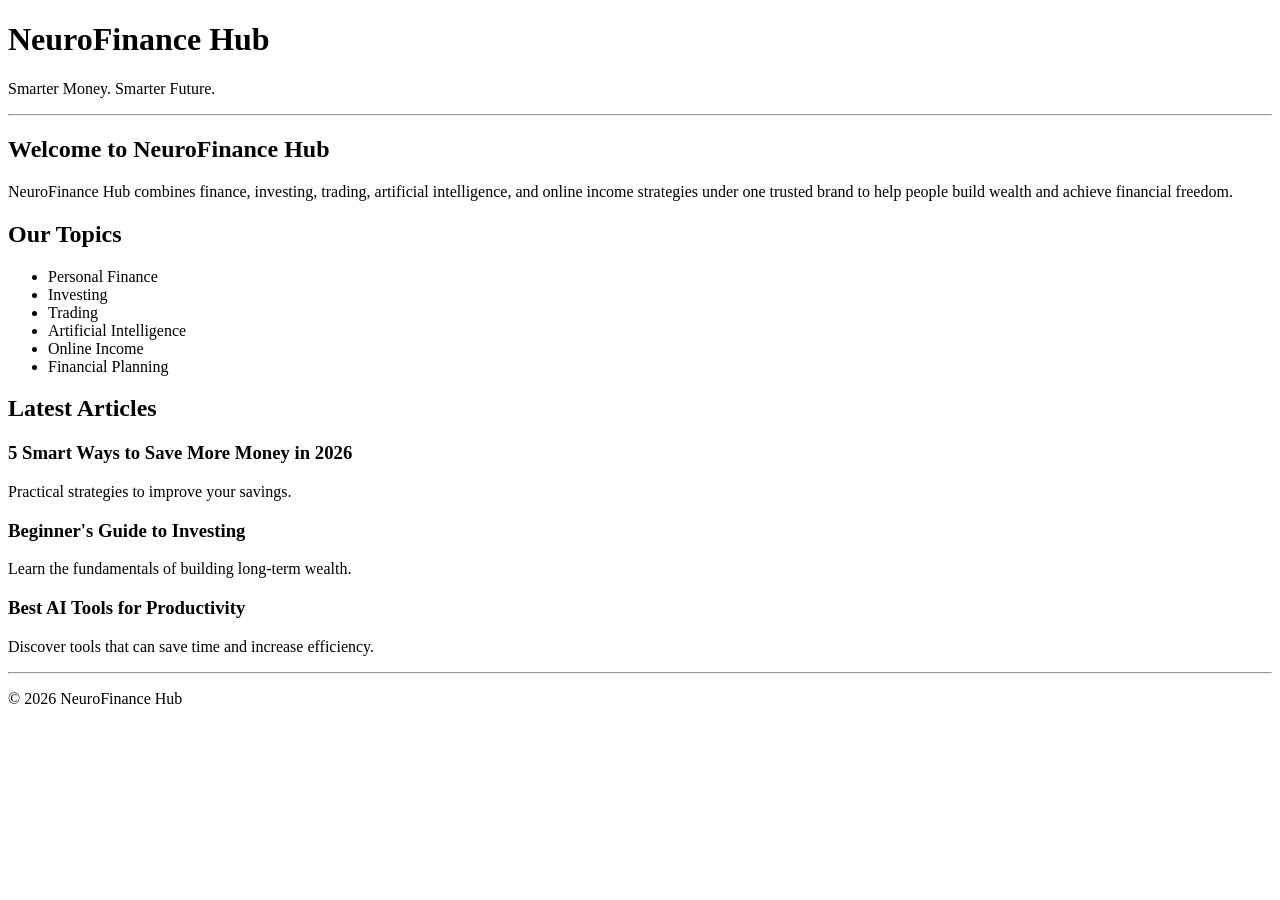
==== index.html @ 05d200bf "Create index.html" ====
<!DOCTYPE html>
<html lang="en">
<head>
    <meta charset="UTF-8">
    <meta name="viewport" content="width=device-width, initial-scale=1.0">
    <title>NeuroFinance Hub</title>
    <meta name="description" content="Finance, Investing, Trading, AI, and Online Income Strategies">
</head>
<body>

    <header>
        <h1>NeuroFinance Hub</h1>
        <p>Smarter Money. Smarter Future.</p>
    </header>

    <hr>

    <section>
        <h2>Welcome to NeuroFinance Hub</h2>
        <p>
            NeuroFinance Hub combines finance, investing, trading, artificial intelligence,
            and online income strategies under one trusted brand to help people build wealth
            and achieve financial freedom.
        </p>
    </section>

    <section>
        <h2>Our Topics</h2>
        <ul>
            <li>Personal Finance</li>
            <li>Investing</li>
            <li>Trading</li>
            <li>Artificial Intelligence</li>
            <li>Online Income</li>
            <li>Financial Planning</li>
        </ul>
    </section>

    <section>
        <h2>Latest Articles</h2>

        <article>
            <h3>5 Smart Ways to Save More Money in 2026</h3>
            <p>Practical strategies to improve your savings.</p>
        </article>

        <article>
            <h3>Beginner's Guide to Investing</h3>
            <p>Learn the fundamentals of building long-term wealth.</p>
        </article>

        <article>
            <h3>Best AI Tools for Productivity</h3>
            <p>Discover tools that can save time and increase efficiency.</p>
        </article>
    </section>

    <hr>

    <footer>
        <p>© 2026 NeuroFinance Hub</p>
    </footer>

</body>
</html>
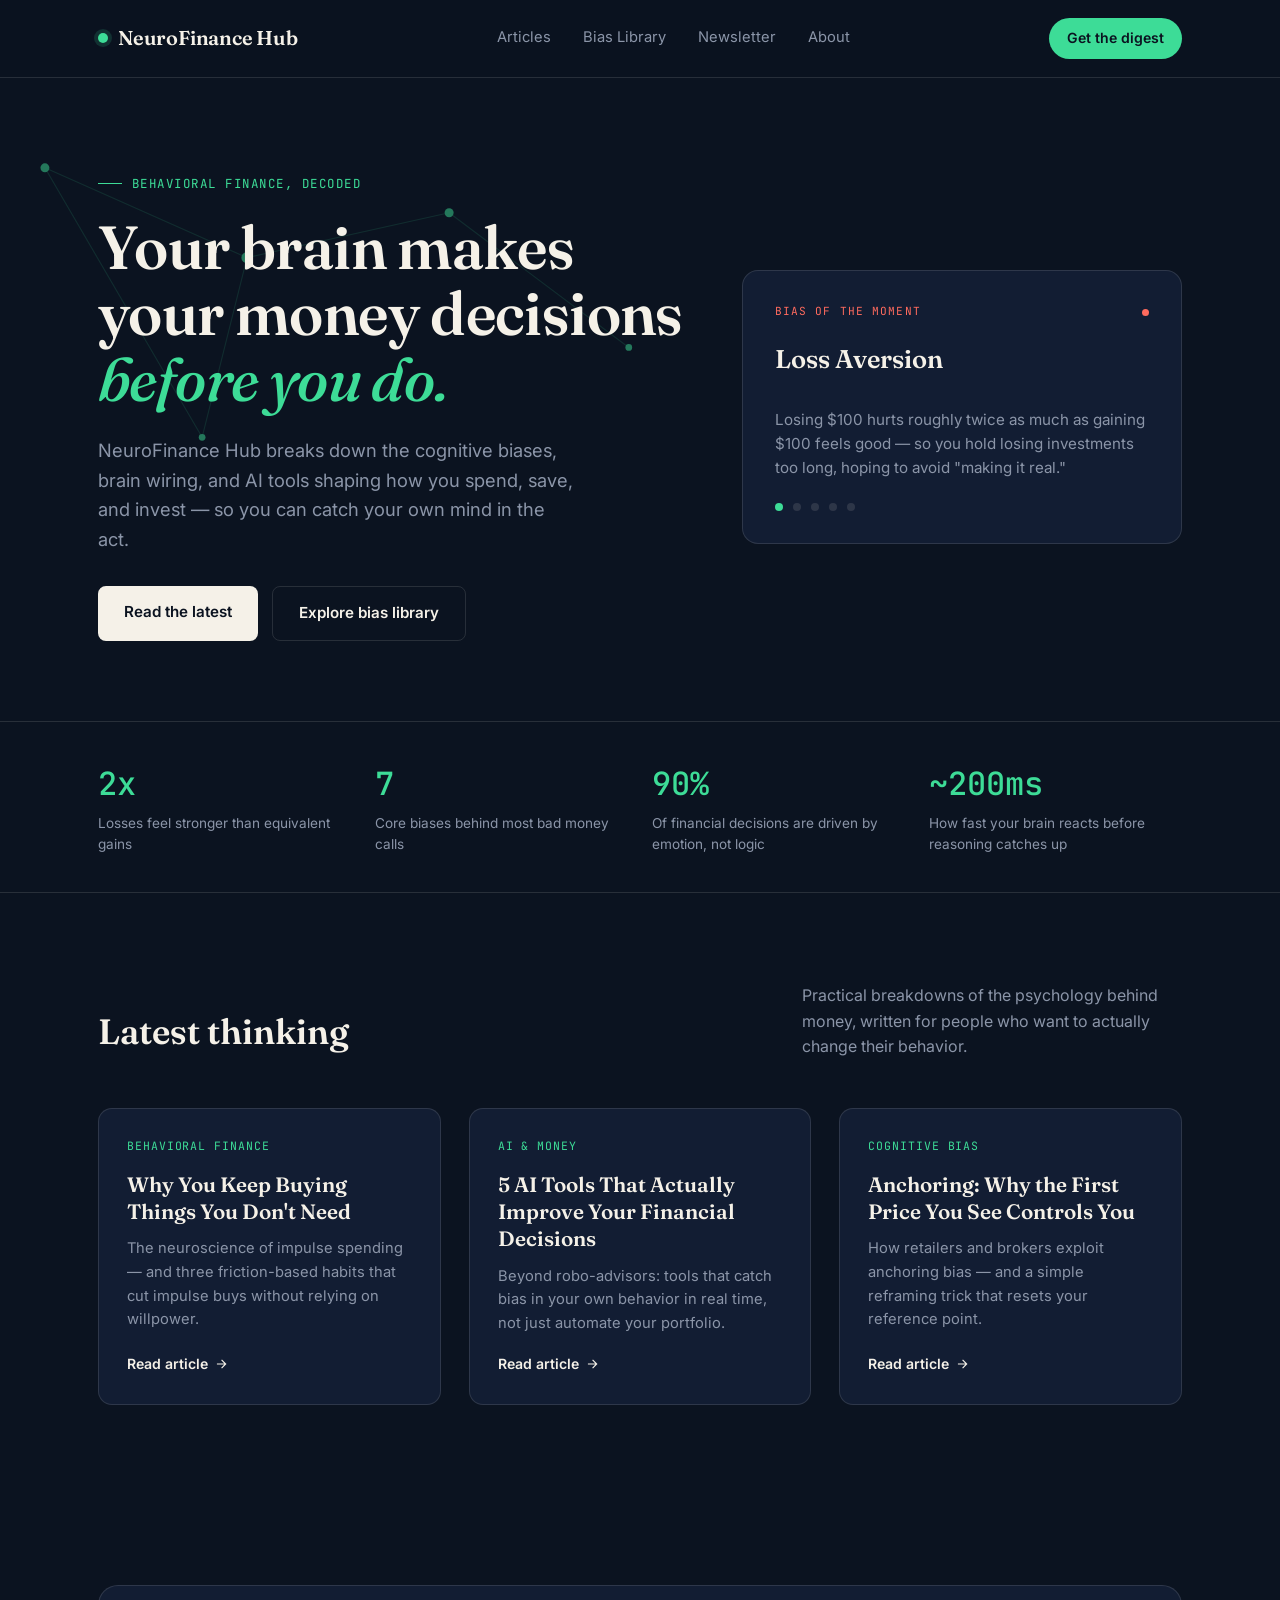
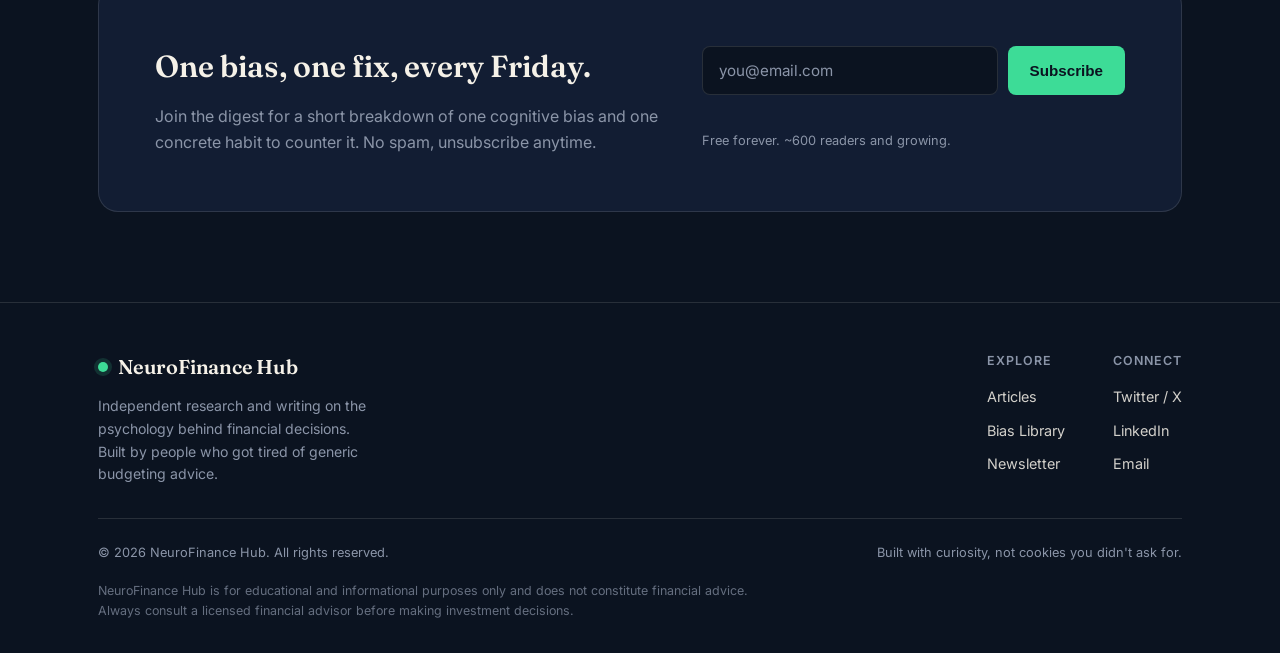
==== commit 06af09bb: "Create index.html" ====
--- a/index.html
+++ b/index.html
@@ -1,65 +1,579 @@
 <!DOCTYPE html>
 <html lang="en">
 <head>
-    <meta charset="UTF-8">
-    <meta name="viewport" content="width=device-width, initial-scale=1.0">
-    <title>NeuroFinance Hub</title>
-    <meta name="description" content="Finance, Investing, Trading, AI, and Online Income Strategies">
+<meta charset="UTF-8">
+<meta name="viewport" content="width=device-width, initial-scale=1.0">
+<title>NeuroFinance Hub — The Psychology Behind Your Money Decisions</title>
+<meta name="description" content="NeuroFinance Hub explores the cognitive biases, brain science, and behavioral patterns that drive your financial decisions — and how to outsmart them.">
+
+<!-- Open Graph -->
+<meta property="og:title" content="NeuroFinance Hub — The Psychology Behind Your Money Decisions">
+<meta property="og:description" content="Understand the brain science behind spending, saving, and investing.">
+<meta property="og:type" content="website">
+
+<link rel="icon" href="data:image/svg+xml,<svg xmlns=%22http://www.w3.org/2000/svg%22 viewBox=%220 0 100 100%22><circle cx=%2250%22 cy=%2250%22 r=%2245%22 fill=%22%230B1320%22/><circle cx=%2250%22 cy=%2250%22 r=%2218%22 fill=%22%233DDC97%22/></svg>">
+
+<link rel="preconnect" href="https://fonts.googleapis.com">
+<link rel="preconnect" href="https://fonts.gstatic.com" crossorigin>
+<link href="https://fonts.googleapis.com/css2?family=Fraunces:opsz,wght@9..144,400;9..144,500;9..144,600;9..144,700&family=Inter:wght@400;500;600&family=JetBrains+Mono:wght@400;500&display=swap" rel="stylesheet">
+
+<style>
+  :root{
+    --ink:#0B1320;
+    --ink-soft:#121d33;
+    --paper:#F5F1E8;
+    --signal:#3DDC97;
+    --alert:#FF6B5E;
+    --slate:#8B95A8;
+    --line: rgba(245,241,232,0.12);
+    --font-display:'Fraunces', serif;
+    --font-body:'Inter', sans-serif;
+    --font-mono:'JetBrains Mono', monospace;
+  }
+
+  *{ margin:0; padding:0; box-sizing:border-box; }
+  html{ scroll-behavior:smooth; }
+
+  body{
+    background:var(--ink);
+    color:var(--paper);
+    font-family:var(--font-body);
+    line-height:1.6;
+    overflow-x:hidden;
+  }
+
+  a{ color:inherit; text-decoration:none; }
+
+  .wrap{
+    max-width:1140px;
+    margin:0 auto;
+    padding:0 28px;
+  }
+
+  /* ---------- NAV ---------- */
+  header{
+    position:sticky; top:0; z-index:50;
+    background:rgba(11,19,32,0.85);
+    backdrop-filter: blur(10px);
+    border-bottom:1px solid var(--line);
+  }
+  nav{
+    display:flex; align-items:center; justify-content:space-between;
+    padding:18px 28px;
+    max-width:1140px;
+    margin:0 auto;
+  }
+  .logo{
+    font-family:var(--font-display);
+    font-weight:600;
+    font-size:1.25rem;
+    display:flex; align-items:center; gap:10px;
+    letter-spacing:-0.01em;
+  }
+  .logo .dot{
+    width:10px; height:10px; border-radius:50%;
+    background:var(--signal);
+    box-shadow:0 0 0 4px rgba(61,220,151,0.15);
+  }
+  .nav-links{ display:flex; gap:32px; font-size:0.92rem; color:var(--slate); }
+  .nav-links a{ transition:color .2s; }
+  .nav-links a:hover, .nav-links a:focus-visible{ color:var(--paper); }
+  .nav-cta{
+    background:var(--signal); color:var(--ink);
+    padding:9px 18px; border-radius:999px;
+    font-weight:600; font-size:0.88rem;
+    transition:transform .2s, box-shadow .2s;
+  }
+  .nav-cta:hover{ transform:translateY(-1px); box-shadow:0 6px 18px rgba(61,220,151,0.3); }
+  .menu-toggle{ display:none; background:none; border:none; color:var(--paper); font-size:1.5rem; cursor:pointer; }
+
+  /* ---------- HERO ---------- */
+  .hero{
+    position:relative;
+    padding:96px 0 80px;
+    overflow:hidden;
+  }
+  .synapse-bg{
+    position:absolute; inset:0;
+    opacity:0.5;
+    pointer-events:none;
+  }
+  .hero-grid{
+    display:grid;
+    grid-template-columns:1.15fr 0.85fr;
+    gap:48px;
+    align-items:center;
+    position:relative;
+    z-index:2;
+  }
+  .eyebrow{
+    font-family:var(--font-mono);
+    font-size:0.78rem;
+    color:var(--signal);
+    text-transform:uppercase;
+    letter-spacing:0.12em;
+    display:flex; align-items:center; gap:10px;
+    margin-bottom:22px;
+  }
+  .eyebrow::before{
+    content:''; width:24px; height:1px; background:var(--signal);
+  }
+  h1{
+    font-family:var(--font-display);
+    font-size:clamp(2.4rem, 5vw, 3.8rem);
+    font-weight:600;
+    line-height:1.08;
+    letter-spacing:-0.01em;
+    margin-bottom:24px;
+  }
+  h1 .accent{ color:var(--signal); font-style:italic; font-weight:500; }
+  .hero p.lede{
+    font-size:1.15rem;
+    color:var(--slate);
+    max-width:480px;
+    margin-bottom:32px;
+  }
+  .hero-ctas{ display:flex; gap:14px; flex-wrap:wrap; }
+  .btn-primary{
+    background:var(--paper); color:var(--ink);
+    padding:14px 26px; border-radius:8px;
+    font-weight:600; font-size:0.95rem;
+    transition:transform .2s, box-shadow .2s;
+    display:inline-block;
+  }
+  .btn-primary:hover{ transform:translateY(-2px); box-shadow:0 10px 24px rgba(245,241,232,0.15); }
+  .btn-ghost{
+    border:1px solid var(--line); color:var(--paper);
+    padding:14px 26px; border-radius:8px;
+    font-weight:600; font-size:0.95rem;
+    transition:border-color .2s, background .2s;
+    display:inline-block;
+  }
+  .btn-ghost:hover{ border-color:var(--signal); background:rgba(61,220,151,0.06); }
+
+  /* ---------- BIAS CARD (signature element) ---------- */
+  .bias-card{
+    background:var(--ink-soft);
+    border:1px solid var(--line);
+    border-radius:16px;
+    padding:32px;
+    position:relative;
+    z-index:2;
+  }
+  .bias-card-label{
+    font-family:var(--font-mono);
+    font-size:0.7rem;
+    color:var(--alert);
+    text-transform:uppercase;
+    letter-spacing:0.1em;
+    display:flex; justify-content:space-between; align-items:center;
+    margin-bottom:18px;
+  }
+  .pulse{
+    width:7px; height:7px; border-radius:50%; background:var(--alert);
+    box-shadow:0 0 0 0 rgba(255,107,94,0.5);
+    animation:pulse 2s infinite;
+  }
+  @keyframes pulse{
+    0%{ box-shadow:0 0 0 0 rgba(255,107,94,0.5); }
+    70%{ box-shadow:0 0 0 8px rgba(255,107,94,0); }
+    100%{ box-shadow:0 0 0 0 rgba(255,107,94,0); }
+  }
+  .bias-name{
+    font-family:var(--font-display);
+    font-size:1.6rem;
+    font-weight:600;
+    margin-bottom:12px;
+    min-height:2.2em;
+  }
+  .bias-desc{
+    color:var(--slate);
+    font-size:0.95rem;
+    min-height:4.6em;
+  }
+  .bias-nav{
+    display:flex; gap:10px; margin-top:22px;
+  }
+  .bias-dot{
+    width:8px; height:8px; border-radius:50%;
+    background:var(--line); border:none; cursor:pointer;
+    transition:background .2s;
+  }
+  .bias-dot.active{ background:var(--signal); }
+
+  /* ---------- STATS STRIP ---------- */
+  .stats{
+    border-top:1px solid var(--line);
+    border-bottom:1px solid var(--line);
+    padding:36px 0;
+  }
+  .stats-row{
+    display:flex; justify-content:space-between; flex-wrap:wrap; gap:24px;
+  }
+  .stat{ flex:1; min-width:150px; }
+  .stat-num{
+    font-family:var(--font-mono);
+    font-size:2rem; font-weight:500;
+    color:var(--signal);
+  }
+  .stat-label{ color:var(--slate); font-size:0.85rem; margin-top:4px; }
+
+  /* ---------- ARTICLES ---------- */
+  section{ padding:90px 0; }
+  .section-head{
+    display:flex; justify-content:space-between; align-items:flex-end;
+    margin-bottom:48px; flex-wrap:wrap; gap:16px;
+  }
+  .section-head h2{
+    font-family:var(--font-display);
+    font-size:2.2rem; font-weight:600;
+  }
+  .section-head p{ color:var(--slate); max-width:380px; }
+
+  .article-grid{
+    display:grid;
+    grid-template-columns:repeat(3, 1fr);
+    gap:28px;
+  }
+  .card{
+    background:var(--ink-soft);
+    border:1px solid var(--line);
+    border-radius:14px;
+    padding:28px;
+    display:flex; flex-direction:column;
+    transition:transform .25s, border-color .25s;
+  }
+  .card:hover{ transform:translateY(-4px); border-color:rgba(61,220,151,0.4); }
+  .card-tag{
+    font-family:var(--font-mono);
+    font-size:0.72rem;
+    color:var(--signal);
+    text-transform:uppercase;
+    letter-spacing:0.08em;
+    margin-bottom:16px;
+  }
+  .card h3{
+    font-family:var(--font-display);
+    font-size:1.3rem; font-weight:600;
+    margin-bottom:12px;
+    line-height:1.3;
+  }
+  .card p{ color:var(--slate); font-size:0.92rem; flex-grow:1; margin-bottom:18px; }
+  .card-link{
+    font-size:0.88rem; font-weight:600; color:var(--paper);
+    display:flex; align-items:center; gap:6px;
+  }
+  .card-link svg{ transition:transform .2s; }
+  .card:hover .card-link svg{ transform:translateX(3px); }
+
+  /* ---------- NEWSLETTER ---------- */
+  .newsletter{
+    background:var(--ink-soft);
+    border:1px solid var(--line);
+    border-radius:20px;
+    padding:56px;
+    display:grid;
+    grid-template-columns:1.2fr 1fr;
+    gap:40px;
+    align-items:center;
+  }
+  .newsletter h2{
+    font-family:var(--font-display);
+    font-size:1.9rem; font-weight:600;
+    margin-bottom:14px;
+  }
+  .newsletter p{ color:var(--slate); }
+  .newsletter form{ display:flex; gap:10px; flex-wrap:wrap; }
+  .newsletter input{
+    flex:1; min-width:180px;
+    background:var(--ink); border:1px solid var(--line);
+    border-radius:8px; padding:14px 16px;
+    color:var(--paper); font-family:var(--font-body); font-size:0.95rem;
+  }
+  .newsletter input::placeholder{ color:var(--slate); }
+  .newsletter input:focus-visible{ outline:2px solid var(--signal); outline-offset:2px; }
+  .newsletter button{
+    background:var(--signal); color:var(--ink);
+    border:none; border-radius:8px;
+    padding:14px 22px; font-weight:600; font-size:0.95rem;
+    cursor:pointer; transition:transform .2s;
+  }
+  .newsletter button:hover{ transform:translateY(-2px); }
+  .newsletter-note{ font-size:0.8rem; color:var(--slate); margin-top:10px; }
+  .form-status{ font-size:0.85rem; margin-top:10px; min-height:1.2em; }
+
+  /* ---------- FOOTER ---------- */
+  footer{
+    border-top:1px solid var(--line);
+    padding:48px 0 32px;
+  }
+  .footer-grid{
+    display:flex; justify-content:space-between; flex-wrap:wrap; gap:32px;
+    margin-bottom:32px;
+  }
+  .footer-brand .logo{ margin-bottom:12px; }
+  .footer-brand p{ color:var(--slate); font-size:0.88rem; max-width:280px; }
+  .footer-links{ display:flex; gap:48px; }
+  .footer-col h4{
+    font-size:0.78rem; text-transform:uppercase; letter-spacing:0.08em;
+    color:var(--slate); margin-bottom:14px; font-weight:600;
+  }
+  .footer-col a{
+    display:block; color:var(--paper); font-size:0.9rem;
+    margin-bottom:10px; opacity:0.85; transition:opacity .2s;
+  }
+  .footer-col a:hover{ opacity:1; color:var(--signal); }
+  .footer-bottom{
+    display:flex; justify-content:space-between; align-items:center;
+    padding-top:24px; border-top:1px solid var(--line);
+    flex-wrap:wrap; gap:12px;
+  }
+  .footer-bottom p{ font-size:0.8rem; color:var(--slate); }
+  .disclaimer{
+    font-size:0.78rem; color:var(--slate); max-width:680px; margin-top:18px; opacity:0.7;
+  }
+
+  /* ---------- RESPONSIVE ---------- */
+  @media (max-width: 860px){
+    .nav-links{ display:none; }
+    .hero-grid{ grid-template-columns:1fr; }
+    .article-grid{ grid-template-columns:1fr; }
+    .newsletter{ grid-template-columns:1fr; padding:36px; }
+    .stats-row{ justify-content:flex-start; }
+    .footer-grid{ flex-direction:column; }
+    .footer-links{ gap:32px; }
+  }
+
+  @media (prefers-reduced-motion: reduce){
+    *{ animation:none !important; transition:none !important; }
+  }
+</style>
 </head>
 <body>
 
-    <header>
-        <h1>NeuroFinance Hub</h1>
-        <p>Smarter Money. Smarter Future.</p>
-    </header>
-
-    <hr>
-
-    <section>
-        <h2>Welcome to NeuroFinance Hub</h2>
-        <p>
-            NeuroFinance Hub combines finance, investing, trading, artificial intelligence,
-            and online income strategies under one trusted brand to help people build wealth
-            and achieve financial freedom.
-        </p>
-    </section>
-
-    <section>
-        <h2>Our Topics</h2>
-        <ul>
-            <li>Personal Finance</li>
-            <li>Investing</li>
-            <li>Trading</li>
-            <li>Artificial Intelligence</li>
-            <li>Online Income</li>
-            <li>Financial Planning</li>
-        </ul>
-    </section>
-
-    <section>
-        <h2>Latest Articles</h2>
-
-        <article>
-            <h3>5 Smart Ways to Save More Money in 2026</h3>
-            <p>Practical strategies to improve your savings.</p>
+<header>
+  <nav>
+    <div class="logo"><span class="dot"></span>NeuroFinance Hub</div>
+    <div class="nav-links">
+      <a href="#articles">Articles</a>
+      <a href="#biases">Bias Library</a>
+      <a href="#newsletter">Newsletter</a>
+      <a href="#about">About</a>
+    </div>
+    <a href="#newsletter" class="nav-cta">Get the digest</a>
+  </nav>
+</header>
+
+<main>
+  <!-- HERO -->
+  <section class="hero">
+    <svg class="synapse-bg" viewBox="0 0 1140 500" xmlns="http://www.w3.org/2000/svg" aria-hidden="true">
+      <g stroke="#3DDC97" stroke-width="1" opacity="0.25">
+        <line x1="40" y1="80" x2="220" y2="160"/>
+        <line x1="220" y1="160" x2="180" y2="320"/>
+        <line x1="220" y1="160" x2="400" y2="120"/>
+        <line x1="400" y1="120" x2="560" y2="240"/>
+        <line x1="40" y1="80" x2="180" y2="320"/>
+      </g>
+      <g fill="#3DDC97">
+        <circle cx="40" cy="80" r="4"/>
+        <circle cx="220" cy="160" r="5"/>
+        <circle cx="180" cy="320" r="3"/>
+        <circle cx="400" cy="120" r="4"/>
+        <circle cx="560" cy="240" r="3"/>
+      </g>
+    </svg>
+
+    <div class="wrap hero-grid">
+      <div>
+        <div class="eyebrow">Behavioral finance, decoded</div>
+        <h1>Your brain makes<br>your money decisions<br><span class="accent">before you do.</span></h1>
+        <p class="lede">NeuroFinance Hub breaks down the cognitive biases, brain wiring, and AI tools shaping how you spend, save, and invest — so you can catch your own mind in the act.</p>
+        <div class="hero-ctas">
+          <a href="#articles" class="btn-primary">Read the latest</a>
+          <a href="#biases" class="btn-ghost">Explore bias library</a>
+        </div>
+      </div>
+
+      <div class="bias-card" id="biasCard">
+        <div class="bias-card-label"><span>Bias of the moment</span><span class="pulse"></span></div>
+        <div class="bias-name" id="biasName">Loss Aversion</div>
+        <p class="bias-desc" id="biasDesc">Losing $100 hurts roughly twice as much as gaining $100 feels good — so you hold losing investments too long, hoping to avoid "making it real."</p>
+        <div class="bias-nav" id="biasNav"></div>
+      </div>
+    </div>
+  </section>
+
+  <!-- STATS -->
+  <section class="stats">
+    <div class="wrap stats-row">
+      <div class="stat"><div class="stat-num">2x</div><div class="stat-label">Losses feel stronger than equivalent gains</div></div>
+      <div class="stat"><div class="stat-num">7</div><div class="stat-label">Core biases behind most bad money calls</div></div>
+      <div class="stat"><div class="stat-num">90%</div><div class="stat-label">Of financial decisions are driven by emotion, not logic</div></div>
+      <div class="stat"><div class="stat-num">~200ms</div><div class="stat-label">How fast your brain reacts before reasoning catches up</div></div>
+    </div>
+  </section>
+
+  <!-- ARTICLES -->
+  <section id="articles">
+    <div class="wrap">
+      <div class="section-head">
+        <h2>Latest thinking</h2>
+        <p>Practical breakdowns of the psychology behind money, written for people who want to actually change their behavior.</p>
+      </div>
+      <div class="article-grid">
+
+        <article class="card">
+          <div class="card-tag">Behavioral Finance</div>
+          <h3>Why You Keep Buying Things You Don't Need</h3>
+          <p>The neuroscience of impulse spending — and three friction-based habits that cut impulse buys without relying on willpower.</p>
+          <a href="#" class="card-link">Read article <svg width="14" height="14" viewBox="0 0 24 24" fill="none" stroke="currentColor" stroke-width="2"><path d="M5 12h14M13 5l7 7-7 7"/></svg></a>
         </article>
 
-        <article>
-            <h3>Beginner's Guide to Investing</h3>
-            <p>Learn the fundamentals of building long-term wealth.</p>
+        <article class="card">
+          <div class="card-tag">AI &amp; Money</div>
+          <h3>5 AI Tools That Actually Improve Your Financial Decisions</h3>
+          <p>Beyond robo-advisors: tools that catch bias in your own behavior in real time, not just automate your portfolio.</p>
+          <a href="#" class="card-link">Read article <svg width="14" height="14" viewBox="0 0 24 24" fill="none" stroke="currentColor" stroke-width="2"><path d="M5 12h14M13 5l7 7-7 7"/></svg></a>
         </article>
 
-        <article>
-            <h3>Best AI Tools for Productivity</h3>
-            <p>Discover tools that can save time and increase efficiency.</p>
+        <article class="card">
+          <div class="card-tag">Cognitive Bias</div>
+          <h3>Anchoring: Why the First Price You See Controls You</h3>
+          <p>How retailers and brokers exploit anchoring bias — and a simple reframing trick that resets your reference point.</p>
+          <a href="#" class="card-link">Read article <svg width="14" height="14" viewBox="0 0 24 24" fill="none" stroke="currentColor" stroke-width="2"><path d="M5 12h14M13 5l7 7-7 7"/></svg></a>
         </article>
-    </section>
-
-    <hr>
-
-    <footer>
-        <p>© 2026 NeuroFinance Hub</p>
-    </footer>
+
+      </div>
+    </div>
+  </section>
+
+  <!-- NEWSLETTER -->
+  <section id="newsletter">
+    <div class="wrap">
+      <div class="newsletter">
+        <div>
+          <h2>One bias, one fix, every Friday.</h2>
+          <p>Join the digest for a short breakdown of one cognitive bias and one concrete habit to counter it. No spam, unsubscribe anytime.</p>
+        </div>
+        <div>
+          <form id="newsletterForm">
+            <input type="email" id="emailInput" placeholder="you@email.com" required aria-label="Email address">
+            <button type="submit">Subscribe</button>
+          </form>
+          <div class="form-status" id="formStatus"></div>
+          <p class="newsletter-note">Free forever. ~600 readers and growing.</p>
+        </div>
+      </div>
+    </div>
+  </section>
+</main>
+
+<footer id="about">
+  <div class="wrap">
+    <div class="footer-grid">
+      <div class="footer-brand">
+        <div class="logo"><span class="dot"></span>NeuroFinance Hub</div>
+        <p>Independent research and writing on the psychology behind financial decisions. Built by people who got tired of generic budgeting advice.</p>
+      </div>
+      <div class="footer-links">
+        <div class="footer-col">
+          <h4>Explore</h4>
+          <a href="#articles">Articles</a>
+          <a href="#biases">Bias Library</a>
+          <a href="#newsletter">Newsletter</a>
+        </div>
+        <div class="footer-col">
+          <h4>Connect</h4>
+          <a href="#">Twitter / X</a>
+          <a href="#">LinkedIn</a>
+          <a href="mailto:hello@neurofinancehub.com">Email</a>
+        </div>
+      </div>
+    </div>
+    <div class="footer-bottom">
+      <p>© 2026 NeuroFinance Hub. All rights reserved.</p>
+      <p>Built with curiosity, not cookies you didn't ask for.</p>
+    </div>
+    <p class="disclaimer">NeuroFinance Hub is for educational and informational purposes only and does not constitute financial advice. Always consult a licensed financial advisor before making investment decisions.</p>
+  </div>
+</footer>
+
+<script>
+  // ---- Bias of the Moment rotator ----
+  const biases = [
+    {
+      name: "Loss Aversion",
+      desc: "Losing $100 hurts roughly twice as much as gaining $100 feels good — so you hold losing investments too long, hoping to avoid \"making it real.\""
+    },
+    {
+      name: "Anchoring",
+      desc: "The first number you see — a price tag, a salary offer — becomes a mental reference point that skews every judgment you make after it."
+    },
+    {
+      name: "Mental Accounting",
+      desc: "You treat a tax refund differently than your salary, even though both are equally your money. The brain sorts dollars into buckets that don't actually exist."
+    },
+    {
+      name: "Present Bias",
+      desc: "Your brain values a reward today far more than the same reward next month — which is exactly why saving for retirement feels so unnatural."
+    },
+    {
+      name: "Herd Behavior",
+      desc: "When everyone else is buying, your brain reads that as safety in numbers — even when the crowd is wrong, like during a market bubble."
+    }
+  ];
+
+  let current = 0;
+  const nameEl = document.getElementById('biasName');
+  const descEl = document.getElementById('biasDesc');
+  const navEl = document.getElementById('biasNav');
+
+  function renderBias(i){
+    current = i;
+    nameEl.style.opacity = 0;
+    descEl.style.opacity = 0;
+    setTimeout(() => {
+      nameEl.textContent = biases[i].name;
+      descEl.textContent = biases[i].desc;
+      nameEl.style.opacity = 1;
+      descEl.style.opacity = 1;
+    }, 150);
+    document.querySelectorAll('.bias-dot').forEach((d, idx) => {
+      d.classList.toggle('active', idx === i);
+    });
+  }
+
+  biases.forEach((b, i) => {
+    const dot = document.createElement('button');
+    dot.className = 'bias-dot' + (i === 0 ? ' active' : '');
+    dot.setAttribute('aria-label', 'Show bias: ' + b.name);
+    dot.addEventListener('click', () => renderBias(i));
+    navEl.appendChild(dot);
+  });
+
+  nameEl.style.transition = 'opacity .15s';
+  descEl.style.transition = 'opacity .15s';
+
+  let autoRotate = setInterval(() => {
+    renderBias((current + 1) % biases.length);
+  }, 6000);
+
+  document.getElementById('biasCard').addEventListener('mouseenter', () => clearInterval(autoRotate));
+
+  // ---- Newsletter form (placeholder — wire to real provider) ----
+  const form = document.getElementById('newsletterForm');
+  const status = document.getElementById('formStatus');
+
+  form.addEventListener('submit', function(e){
+    e.preventDefault();
+    const email = document.getElementById('emailInput').value;
+    // TODO: Replace with real API call to Mailchimp / ConvertKit / Beehiiv
+    status.textContent = "Thanks — check " + email + " to confirm your subscription.";
+    status.style.color = "#3DDC97";
+    form.reset();
+  });
+</script>
 
 </body>
 </html>
